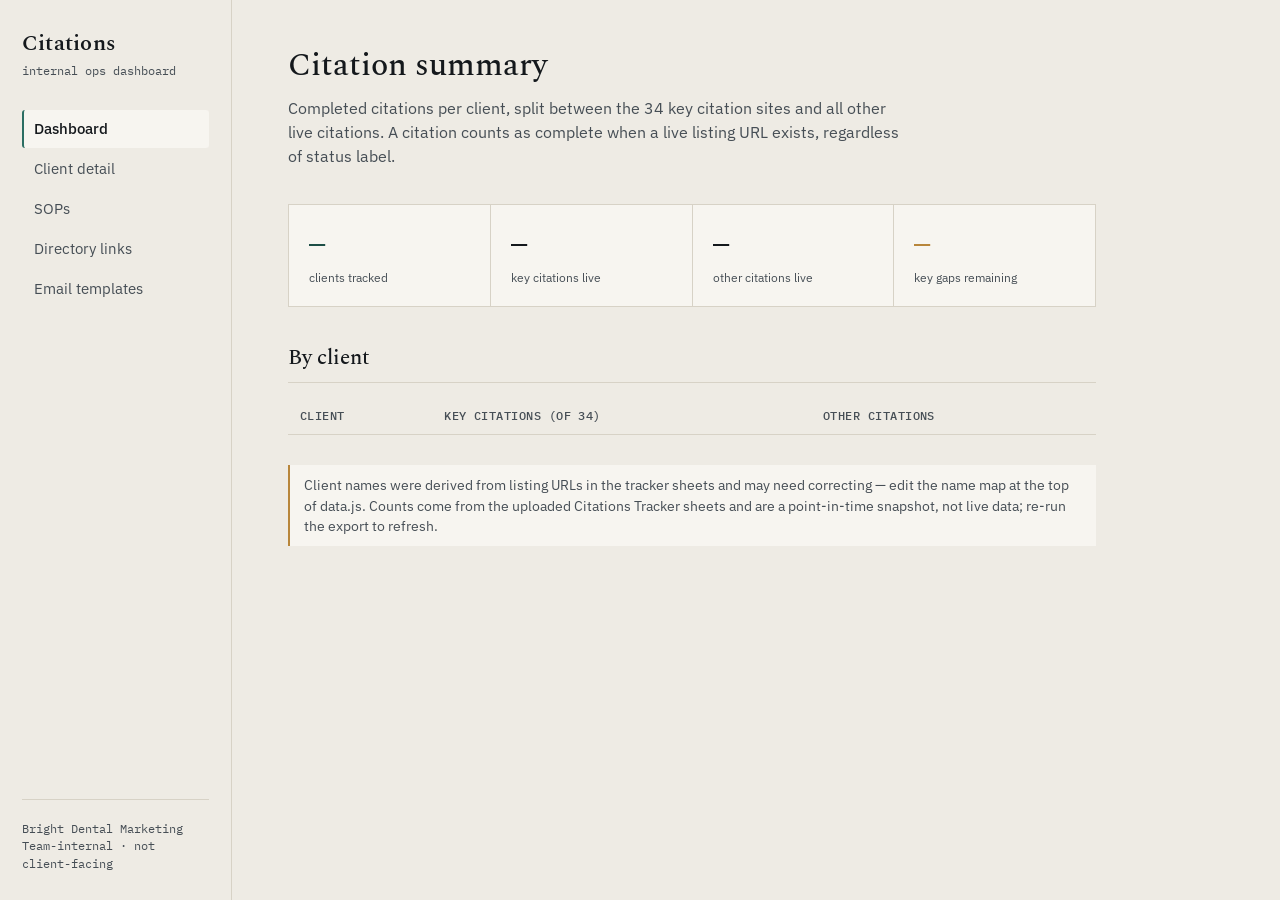
==== index.html @ 5fc376d3 "Update index.html" ====
<!DOCTYPE html>
<html lang="en">
<head>
<meta charset="UTF-8">
<meta name="viewport" content="width=device-width, initial-scale=1.0">
<title>Citations — Team Dashboard</title>
<link rel="stylesheet" href="style.css">
</head>
<body>
<div class="layout">
  <aside class="sidebar">
    <p class="brand">Citations</p>
    <p class="brand-sub">internal ops dashboard</p>
    <nav class="primary-nav">
      <a href="index.html" class="active">Dashboard</a>
      <a href="client.html">Client detail</a>
      <a href="sops.html">SOPs</a>
      <a href="directories.html">Directory links</a>
      <a href="templates.html">Email templates</a>
    </nav>
    <div class="sidebar-foot">Bright Dental Marketing<br>Team-internal · not client-facing</div>
  </aside>
  <main>
    <h1>Citation summary</h1>
    <p class="page-lede">Completed citations per client, split between the 34 key citation sites and all other live citations. A citation counts as complete when a live listing URL exists, regardless of status label.</p>

    <div class="stat-row">
      <div class="stat good"><span class="num" id="s-clients">—</span><span class="label">clients tracked</span></div>
      <div class="stat"><span class="num" id="s-key">—</span><span class="label">key citations live</span></div>
      <div class="stat"><span class="num" id="s-other">—</span><span class="label">other citations live</span></div>
      <div class="stat flag"><span class="num" id="s-gap">—</span><span class="label">key gaps remaining</span></div>
    </div>

    <h2>By client</h2>
    <table id="summary">
      <thead>
        <tr>
          <th>Client</th>
          <th>Key citations (of 34)</th>
          <th>Other citations</th>
        </tr>
      </thead>
      <tbody id="summary-body"></tbody>
      <tfoot id="summary-foot"></tfoot>
    </table>

    <div class="placeholder-note">
      Client names were derived from listing URLs in the tracker sheets and may need correcting — edit the name map at the top of <span class="mono">data.js</span>. Counts come from the uploaded Citations Tracker sheets and are a point-in-time snapshot, not live data; re-run the export to refresh.
    </div>
  </main>
</div>
<script src="data.js"></script>
<script>
(function(){
  var cs = Object.values(CITATIONS_DATA.clients).sort(function(a,b){
    return (b.key_count + b.other_count) - (a.key_count + a.other_count);
  });
  var tb = document.getElementById('summary-body');
  var tk = 0, to = 0;
  cs.forEach(function(c){
    tk += c.key_count; to += c.other_count;
    var tr = document.createElement('tr');
    tr.innerHTML =
      '<td><a href="client.html?c=' + c.code + '">' + c.name + '</a></td>' +
      '<td class="mono">' + c.key_count + ' / 34</td>' +
      '<td class="mono">' + c.other_count + '</td>';
    tb.appendChild(tr);
  });
  document.getElementById('summary-foot').innerHTML =
    '<tr><th>Total</th><th class="mono">' + tk + ' / ' + (cs.length * 34) +
    '</th><th class="mono">' + to + '</th></tr>';
  document.getElementById('s-clients').textContent = cs.length;
  document.getElementById('s-key').textContent = tk;
  document.getElementById('s-other').textContent = to;
  document.getElementById('s-gap').textContent = (cs.length * 34) - tk;
})();
</script>
</body>
</html>
---- style.css ----
@import url('https://fonts.googleapis.com/css2?family=Spectral:ital,wght@0,400;0,500;0,600;1,400&family=IBM+Plex+Sans:wght@400;500;600&family=IBM+Plex+Mono:wght@400;500&display=swap');

:root {
  --ink: #14181c;
  --ink-soft: #464e55;
  --paper: #eeebe4;
  --panel: #f7f5f0;
  --line: #d7d2c6;
  --teal: #2b6e63;
  --teal-deep: #1d4e46;
  --amber: #b8863b;
  --red: #a7402f;
  --radius: 3px;
}

* { box-sizing: border-box; }

html, body {
  margin: 0;
  padding: 0;
  background: var(--paper);
  color: var(--ink);
  font-family: 'IBM Plex Sans', system-ui, sans-serif;
  font-size: 16px;
  line-height: 1.5;
}

a { color: var(--teal-deep); }
a:hover { color: var(--teal); }

.layout {
  display: grid;
  grid-template-columns: 232px 1fr;
  min-height: 100vh;
}

/* Sidebar */
.sidebar {
  border-right: 1px solid var(--line);
  padding: 28px 22px;
  display: flex;
  flex-direction: column;
}

.brand {
  font-family: 'Spectral', Georgia, serif;
  font-weight: 600;
  font-size: 1.35rem;
  letter-spacing: 0.01em;
  margin: 0 0 2px 0;
}

.brand-sub {
  font-family: 'IBM Plex Mono', monospace;
  font-size: 0.72rem;
  color: var(--ink-soft);
  margin: 0 0 30px 0;
}

nav.primary-nav { display: flex; flex-direction: column; gap: 2px; }

nav.primary-nav a {
  text-decoration: none;
  color: var(--ink-soft);
  font-size: 0.92rem;
  padding: 8px 10px;
  border-radius: var(--radius);
  border-left: 2px solid transparent;
}

nav.primary-nav a:hover {
  background: var(--panel);
  color: var(--ink);
}

nav.primary-nav a.active {
  color: var(--ink);
  border-left: 2px solid var(--teal);
  background: var(--panel);
  font-weight: 500;
}

.sidebar-foot {
  margin-top: auto;
  padding-top: 20px;
  font-size: 0.72rem;
  color: var(--ink-soft);
  font-family: 'IBM Plex Mono', monospace;
  border-top: 1px solid var(--line);
}

/* Main */
main {
  padding: 42px 56px 64px;
  max-width: 920px;
}

h1 {
  font-family: 'Spectral', Georgia, serif;
  font-weight: 500;
  font-size: 2rem;
  margin: 0 0 6px 0;
}

.page-lede {
  color: var(--ink-soft);
  margin: 0 0 36px 0;
  max-width: 62ch;
}

h2 {
  font-family: 'Spectral', Georgia, serif;
  font-weight: 500;
  font-size: 1.3rem;
  margin: 40px 0 14px 0;
  padding-bottom: 8px;
  border-bottom: 1px solid var(--line);
}

h2:first-of-type { margin-top: 0; }

p { max-width: 68ch; }

/* Status grid on dashboard */
.stat-row {
  display: grid;
  grid-template-columns: repeat(4, 1fr);
  gap: 1px;
  background: var(--line);
  border: 1px solid var(--line);
  margin-bottom: 36px;
}

.stat {
  background: var(--panel);
  padding: 18px 20px;
}

.stat .num {
  font-family: 'IBM Plex Mono', monospace;
  font-size: 1.7rem;
  display: block;
}

.stat .label {
  font-size: 0.78rem;
  color: var(--ink-soft);
}

.stat.flag .num { color: var(--amber); }
.stat.risk .num { color: var(--red); }
.stat.good .num { color: var(--teal-deep); }

/* Cards / list items */
.card-list { display: flex; flex-direction: column; gap: 10px; }

.card {
  background: var(--panel);
  border: 1px solid var(--line);
  border-radius: var(--radius);
  padding: 16px 18px;
}

.card summary {
  cursor: pointer;
  font-weight: 500;
  list-style: none;
  display: flex;
  justify-content: space-between;
  align-items: center;
}

.card summary::-webkit-details-marker { display: none; }

.card summary::after {
  content: "+";
  font-family: 'IBM Plex Mono', monospace;
  color: var(--ink-soft);
  font-size: 1.1rem;
}

.card[open] summary::after { content: "–"; }

.card .body {
  margin-top: 12px;
  padding-top: 12px;
  border-top: 1px solid var(--line);
  color: var(--ink-soft);
  font-size: 0.94rem;
}

.card .body ol, .card .body ul { padding-left: 1.2em; }
.card .body li { margin-bottom: 6px; }

/* Table */
table {
  width: 100%;
  border-collapse: collapse;
  font-size: 0.9rem;
  margin-bottom: 30px;
}

th, td {
  text-align: left;
  padding: 10px 12px;
  border-bottom: 1px solid var(--line);
}

th {
  font-family: 'IBM Plex Mono', monospace;
  font-weight: 500;
  font-size: 0.72rem;
  text-transform: uppercase;
  letter-spacing: 0.04em;
  color: var(--ink-soft);
}

td.mono, td .mono { font-family: 'IBM Plex Mono', monospace; font-size: 0.85rem; }

.tag {
  display: inline-block;
  font-family: 'IBM Plex Mono', monospace;
  font-size: 0.68rem;
  padding: 2px 7px;
  border-radius: 2px;
  border: 1px solid var(--line);
}

.tag.live { border-color: var(--teal); color: var(--teal-deep); }
.tag.pending { border-color: var(--amber); color: var(--amber); }
.tag.mismatch { border-color: var(--red); color: var(--red); }

.placeholder-note {
  font-size: 0.85rem;
  color: var(--ink-soft);
  background: var(--panel);
  border-left: 2px solid var(--amber);
  padding: 10px 14px;
  margin-bottom: 30px;
}

@media (max-width: 720px) {
  .layout { grid-template-columns: 1fr; }
  .sidebar { border-right: none; border-bottom: 1px solid var(--line); flex-direction: row; align-items: center; flex-wrap: wrap; padding: 16px 20px; }
  .brand-sub { display: none; }
  nav.primary-nav { flex-direction: row; flex-wrap: wrap; }
  .sidebar-foot { display: none; }
  main { padding: 28px 24px 48px; }
  .stat-row { grid-template-columns: repeat(2, 1fr); }
}
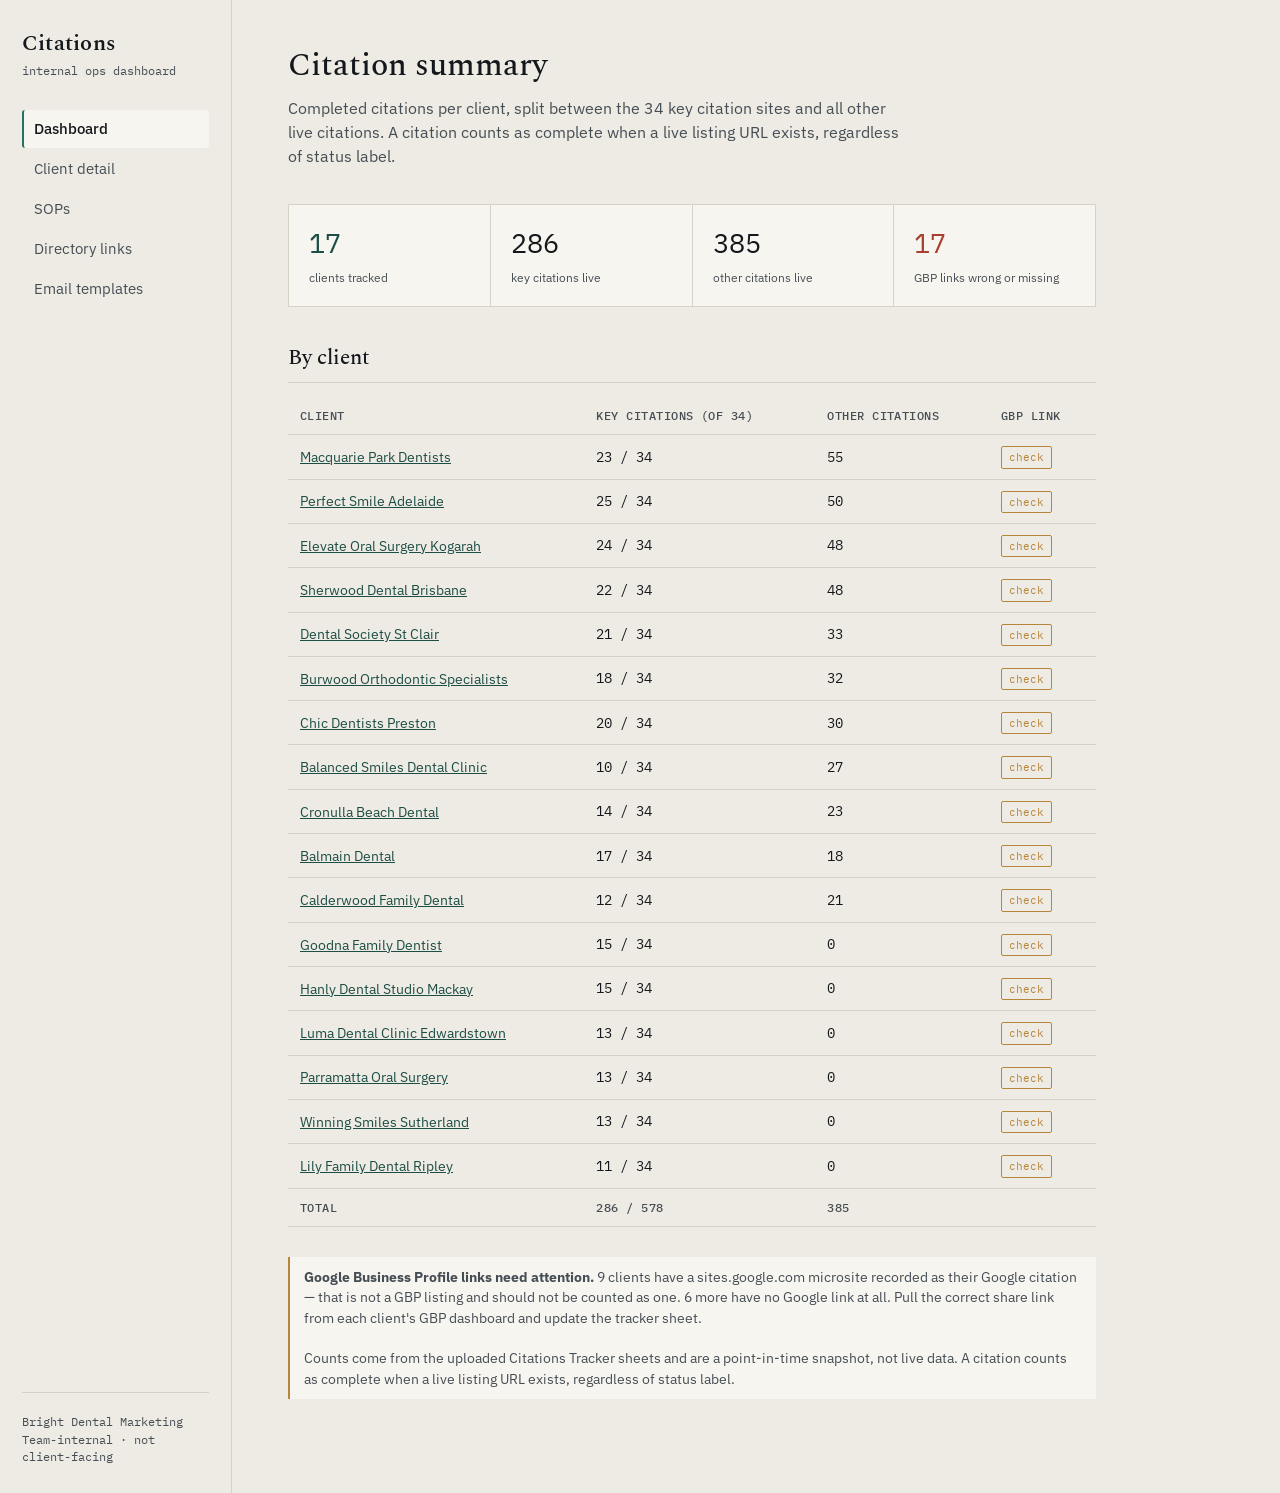
==== commit 926dcdb2: "Update index.html" ====
--- a/index.html
+++ b/index.html
@@ -28,7 +28,7 @@
       <div class="stat good"><span class="num" id="s-clients">—</span><span class="label">clients tracked</span></div>
       <div class="stat"><span class="num" id="s-key">—</span><span class="label">key citations live</span></div>
       <div class="stat"><span class="num" id="s-other">—</span><span class="label">other citations live</span></div>
-      <div class="stat flag"><span class="num" id="s-gap">—</span><span class="label">key gaps remaining</span></div>
+      <div class="stat risk"><span class="num" id="s-gbp">—</span><span class="label">GBP links wrong or missing</span></div>
     </div>
 
     <h2>By client</h2>
@@ -38,6 +38,7 @@
           <th>Client</th>
           <th>Key citations (of 34)</th>
           <th>Other citations</th>
+          <th>GBP link</th>
         </tr>
       </thead>
       <tbody id="summary-body"></tbody>
@@ -45,7 +46,9 @@
     </table>
 
     <div class="placeholder-note">
-      Client names were derived from listing URLs in the tracker sheets and may need correcting — edit the name map at the top of <span class="mono">data.js</span>. Counts come from the uploaded Citations Tracker sheets and are a point-in-time snapshot, not live data; re-run the export to refresh.
+      <strong>Google Business Profile links need attention.</strong> 9 clients have a <span class="mono">sites.google.com</span> microsite recorded as their Google citation — that is not a GBP listing and should not be counted as one. 6 more have no Google link at all. Pull the correct share link from each client's GBP dashboard and update the tracker sheet.
+      <br><br>
+      Counts come from the uploaded Citations Tracker sheets and are a point-in-time snapshot, not live data. A citation counts as complete when a live listing URL exists, regardless of status label.
     </div>
   </main>
 </div>
@@ -55,6 +58,12 @@
   var cs = Object.values(CITATIONS_DATA.clients).sort(function(a,b){
     return (b.key_count + b.other_count) - (a.key_count + a.other_count);
   });
+  function gbpTag(c){
+    if (c.gbp_status === 'ok') return '<span class="tag live">ok</span>';
+    if (c.gbp_status === 'not_gbp') return '<span class="tag mismatch">not a GBP</span>';
+    if (c.gbp_status === 'missing') return '<span class="tag pending">missing</span>';
+    return '<span class="tag pending">check</span>';
+  }
   var tb = document.getElementById('summary-body');
   var tk = 0, to = 0;
   cs.forEach(function(c){
@@ -63,16 +72,18 @@
     tr.innerHTML =
       '<td><a href="client.html?c=' + c.code + '">' + c.name + '</a></td>' +
       '<td class="mono">' + c.key_count + ' / 34</td>' +
-      '<td class="mono">' + c.other_count + '</td>';
+      '<td class="mono">' + c.other_count + '</td>' +
+      '<td>' + gbpTag(c) + '</td>';
     tb.appendChild(tr);
   });
   document.getElementById('summary-foot').innerHTML =
     '<tr><th>Total</th><th class="mono">' + tk + ' / ' + (cs.length * 34) +
-    '</th><th class="mono">' + to + '</th></tr>';
+    '</th><th class="mono">' + to + '</th><th></th></tr>';
   document.getElementById('s-clients').textContent = cs.length;
   document.getElementById('s-key').textContent = tk;
   document.getElementById('s-other').textContent = to;
-  document.getElementById('s-gap').textContent = (cs.length * 34) - tk;
+  document.getElementById('s-gbp').textContent =
+    cs.filter(function(c){ return c.gbp_status !== 'ok'; }).length;
 })();
 </script>
 </body>
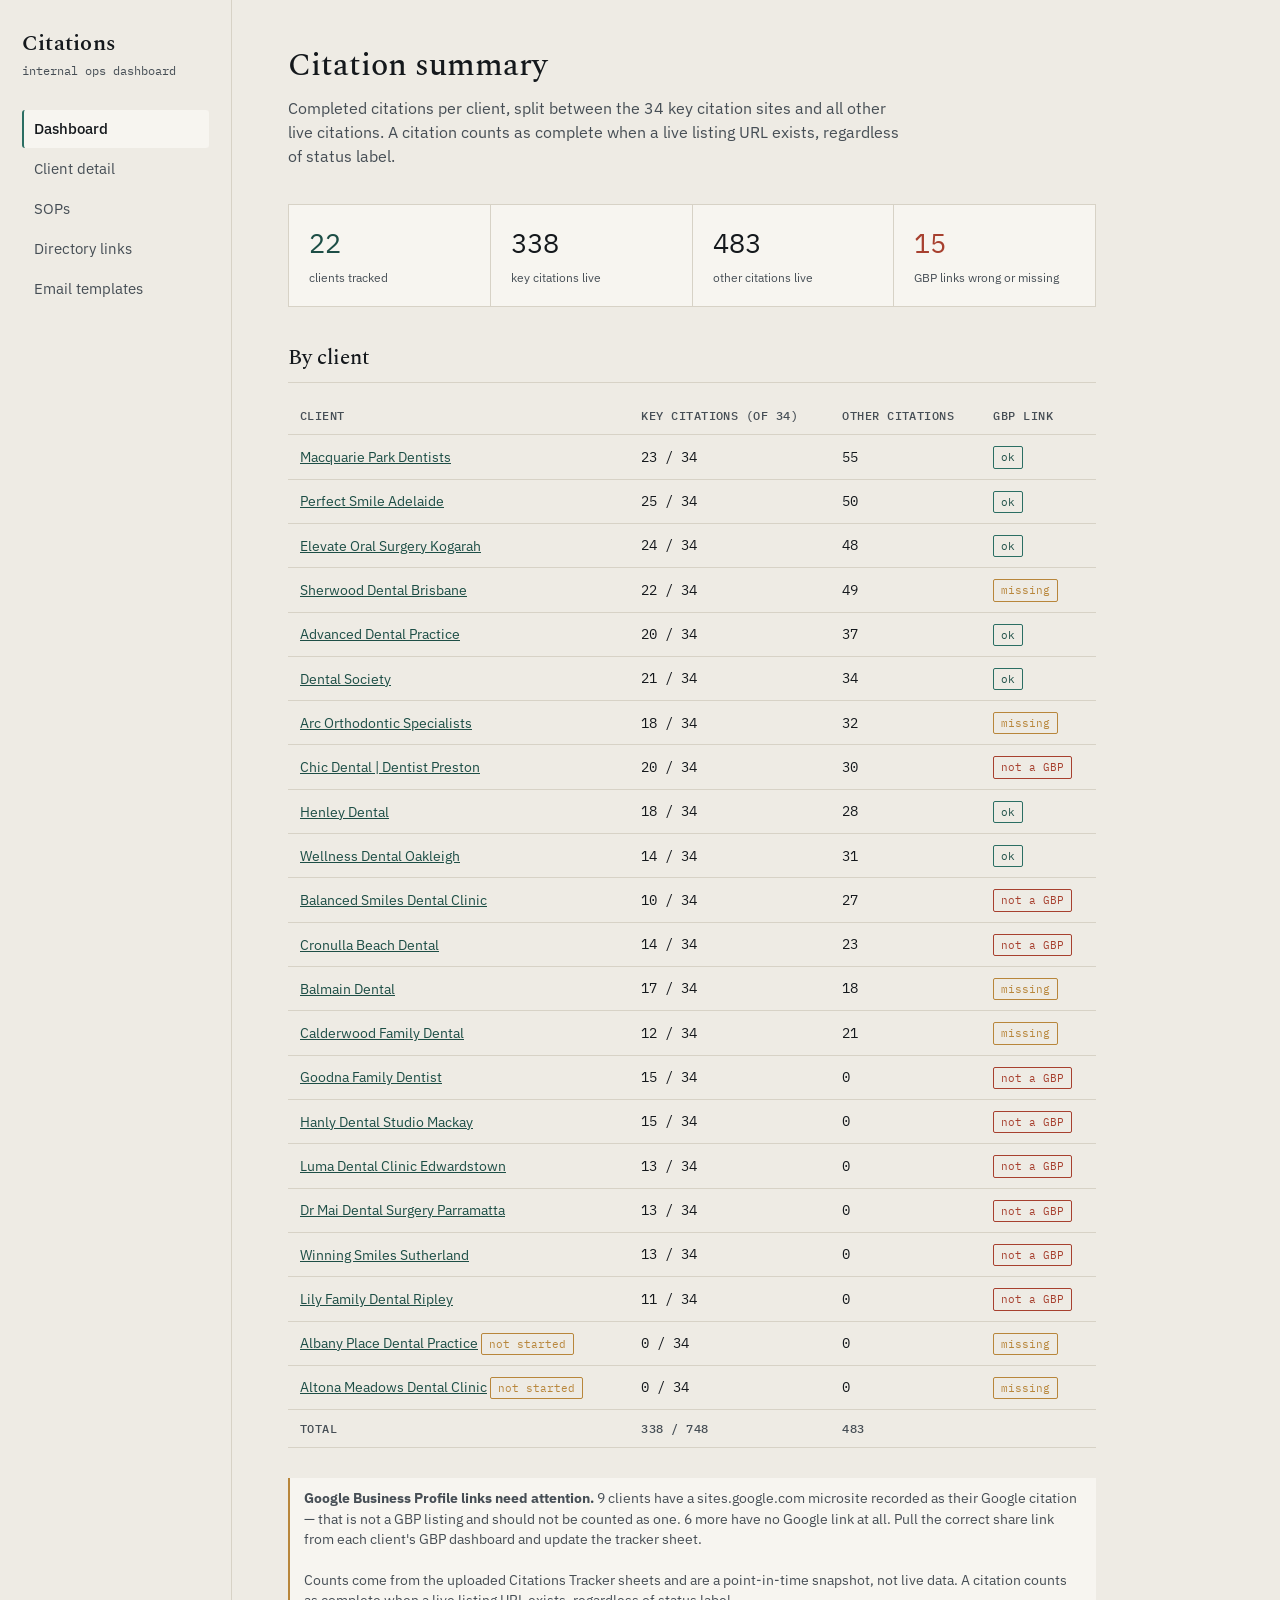
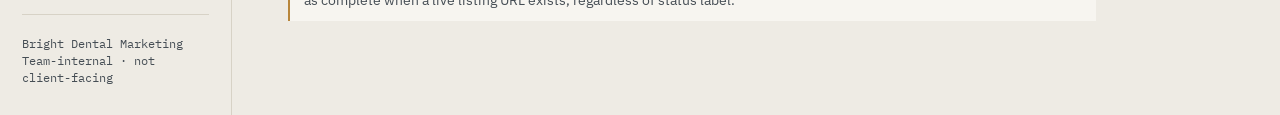
==== commit dceb81e0: "Update index.html" ====
--- a/index.html
+++ b/index.html
@@ -70,7 +70,8 @@
     tk += c.key_count; to += c.other_count;
     var tr = document.createElement('tr');
     tr.innerHTML =
-      '<td><a href="client.html?c=' + c.code + '">' + c.name + '</a></td>' +
+      '<td><a href="client.html?c=' + c.code + '">' + c.name + '</a>' +
+        (c.pending ? ' <span class="tag pending">not started</span>' : '') + '</td>' +
       '<td class="mono">' + c.key_count + ' / 34</td>' +
       '<td class="mono">' + c.other_count + '</td>' +
       '<td>' + gbpTag(c) + '</td>';
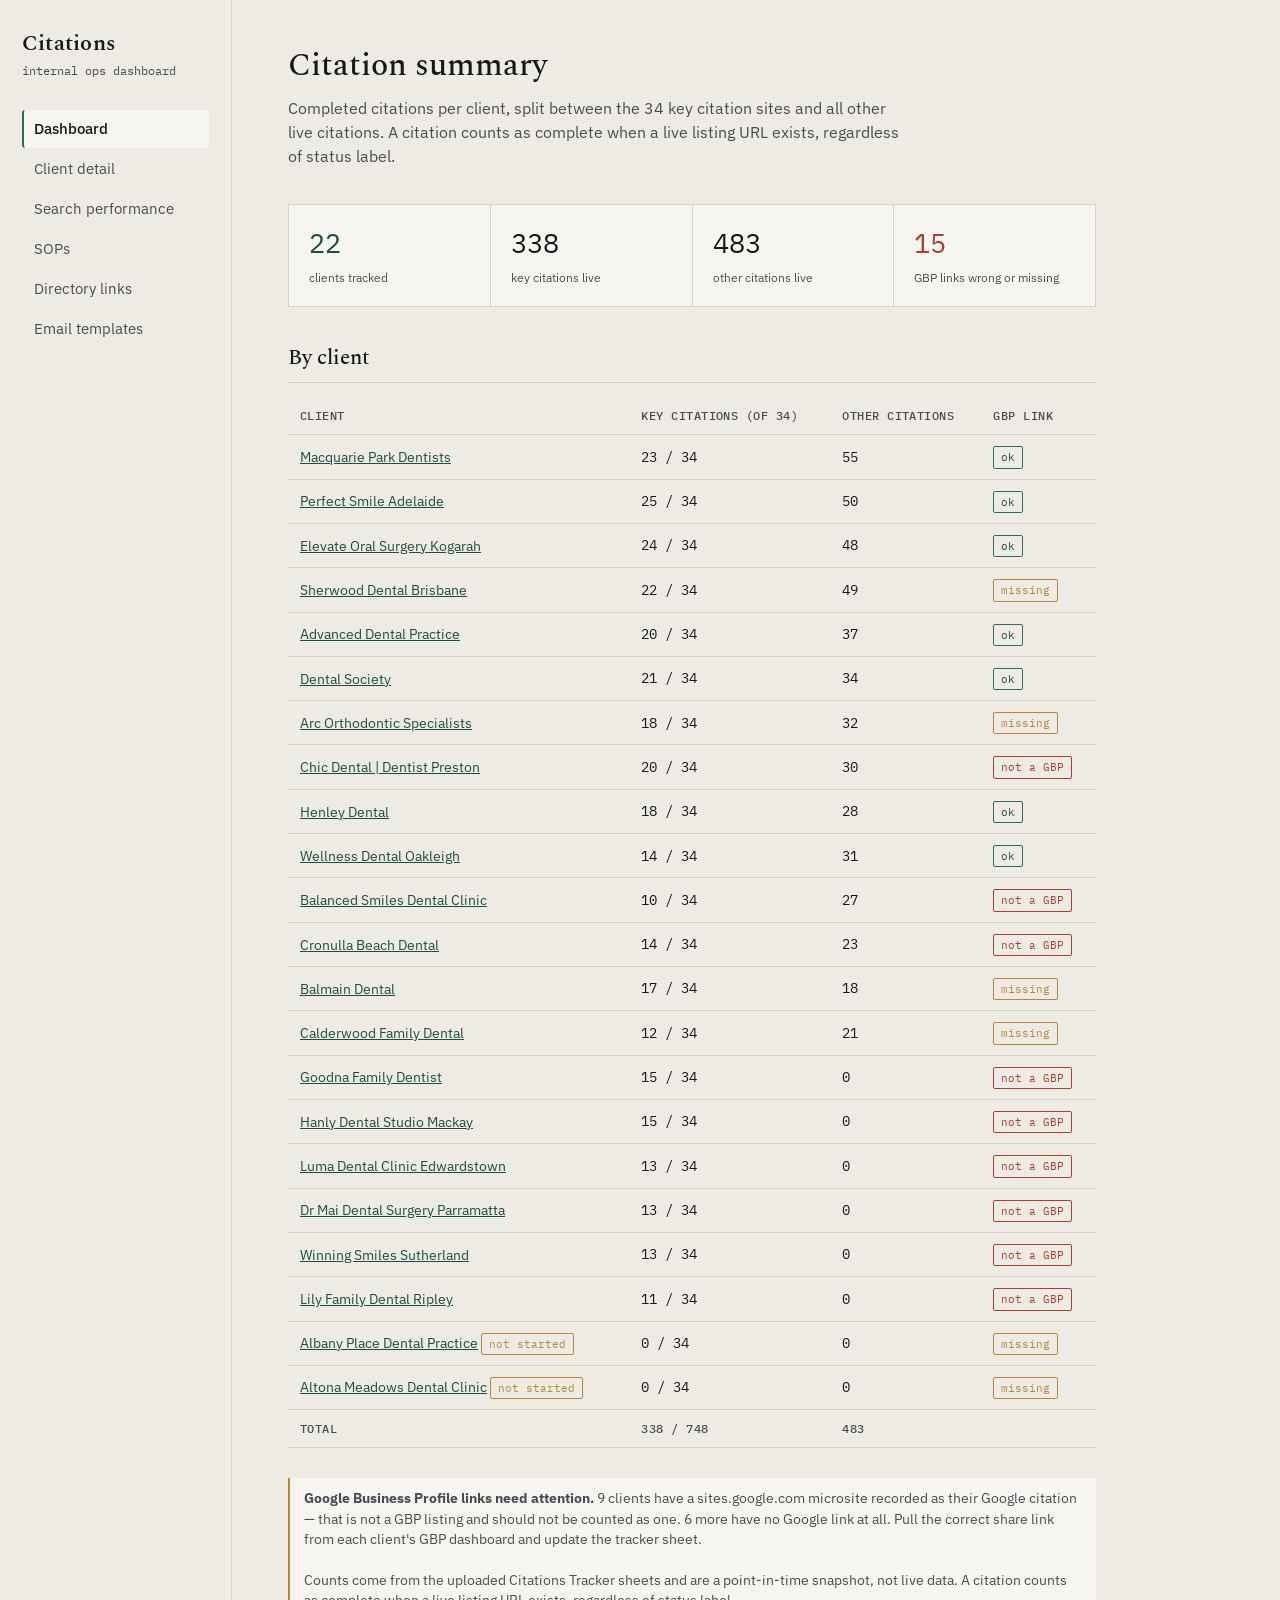
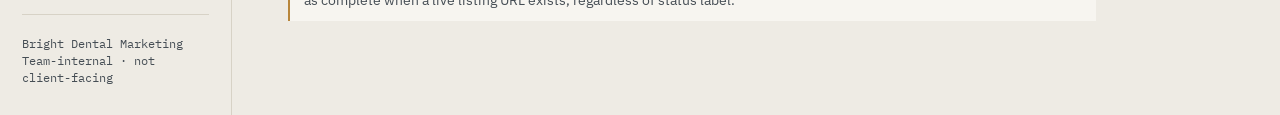
==== commit c4cb3845: "Update index.html" ====
--- a/index.html
+++ b/index.html
@@ -14,6 +14,7 @@
     <nav class="primary-nav">
       <a href="index.html" class="active">Dashboard</a>
       <a href="client.html">Client detail</a>
+      <a href="search.html">Search performance</a>
       <a href="sops.html">SOPs</a>
       <a href="directories.html">Directory links</a>
       <a href="templates.html">Email templates</a>
@@ -52,28 +53,122 @@
     </div>
   </main>
 </div>
+<script src="config.js"></script>
 <script src="data.js"></script>
 <script>
 (function(){
+  var BASE = CITATIONS_DATA.clients;
+  var names = {};
+
+  var hasBackend = (typeof SUPABASE_URL==='string' && SUPABASE_URL) &&
+                   (typeof SUPABASE_ANON_KEY==='string' && SUPABASE_ANON_KEY);
+  var isLegacyKey = /^eyJ/.test(SUPABASE_ANON_KEY || '');
+
+  var overrides = {};   // "CODE||Site" -> {listing_url,status}
+  function ovKey(c,s){ return c+'||'+s; }
+
+  function hdrs(){
+    var h = { 'apikey': SUPABASE_ANON_KEY };
+    if (isLegacyKey) h['Authorization'] = 'Bearer ' + SUPABASE_ANON_KEY;
+    return h;
+  }
+
+  // Pull EVERY override, not just names — the GBP column and the
+  // live/other counts all depend on edits made in the client page.
+  function loadNames(){
+    if (!hasBackend) return Promise.resolve();
+    return fetch(SUPABASE_URL + '/rest/v1/citation_overrides?select=*', { headers: hdrs() })
+      .then(function(r){ return r.ok ? r.json() : []; })
+      .then(function(rows){
+        names = {}; overrides = {};
+        rows.forEach(function(r){
+          if (r.site_name === '__client_name__'){
+            if (r.listing_url) names[r.client_code] = r.listing_url;
+          } else {
+            overrides[ovKey(r.client_code, r.site_name)] =
+              { listing_url: r.listing_url, status: r.status };
+          }
+        });
+      })
+      .catch(function(){});
+  }
+
+  function gbpUrlFor(c){
+    var o = overrides[ovKey(c.code, 'Google')];
+    if (o && o.listing_url) return o.listing_url;
+    var g = c.key_live.filter(function(x){ return x.name === 'Google'; });
+    return g.length ? g[0].url : '';
+  }
+
+  function gbpStateFor(c){
+    var u = gbpUrlFor(c);
+    if (!u) return 'missing';
+    if (u.indexOf('sites.google.com') > -1) return 'not_gbp';
+    if (/maps\.app\.goo\.gl|google\.[a-z.]+\/maps|g\.co\/kgs/.test(u)) return 'ok';
+    return 'unclear';
+  }
+
+  function subscribe(){
+    if (!hasBackend || !window.WebSocket) return;
+    var ws;
+    try {
+      ws = new WebSocket(SUPABASE_URL.replace(/^http/,'ws') +
+        '/realtime/v1/websocket?apikey=' + SUPABASE_ANON_KEY + '&vsn=1.0.0');
+    } catch(e){ return; }
+    ws.onopen = function(){
+      ws.send(JSON.stringify({ topic:'realtime:public:citation_overrides', event:'phx_join',
+        payload:{ config:{ postgres_changes:[{event:'*',schema:'public',table:'citation_overrides'}] } }, ref:'1' }));
+      setInterval(function(){
+        if (ws.readyState===1) ws.send(JSON.stringify({topic:'phoenix',event:'heartbeat',payload:{},ref:'hb'}));
+      }, 25000);
+    };
+    ws.onmessage = function(m){
+      try {
+        var d = JSON.parse(m.data);
+        if (d.event === 'postgres_changes' && d.payload && d.payload.data){
+          var r = d.payload.data.record;
+          if (!r) return;
+          if (r.site_name === '__client_name__'){ names[r.client_code] = r.listing_url; }
+          else { overrides[ovKey(r.client_code, r.site_name)] =
+                   { listing_url:r.listing_url, status:r.status }; }
+          draw();
+        }
+      } catch(e){}
+    };
+  }
+
+  function draw(){
   var cs = Object.values(CITATIONS_DATA.clients).sort(function(a,b){
     return (b.key_count + b.other_count) - (a.key_count + a.other_count);
   });
   function gbpTag(c){
-    if (c.gbp_status === 'ok') return '<span class="tag live">ok</span>';
-    if (c.gbp_status === 'not_gbp') return '<span class="tag mismatch">not a GBP</span>';
-    if (c.gbp_status === 'missing') return '<span class="tag pending">missing</span>';
+    var st = gbpStateFor(c);
+    if (st === 'ok') return '<span class="tag live">ok</span>';
+    if (st === 'not_gbp') return '<span class="tag mismatch">not a GBP</span>';
+    if (st === 'missing') return '<span class="tag pending">missing</span>';
     return '<span class="tag pending">check</span>';
   }
   var tb = document.getElementById('summary-body');
+  tb.innerHTML = '';
   var tk = 0, to = 0;
+  function liveCount(c, list){
+    return list.filter(function(x){
+      var o = overrides[ovKey(c.code, x.name)];
+      var u = (o && o.listing_url != null) ? o.listing_url : x.url;
+      return !!(u && String(u).trim());
+    }).length;
+  }
+
   cs.forEach(function(c){
-    tk += c.key_count; to += c.other_count;
+    c._k = liveCount(c, c.key_live);
+    c._o = liveCount(c, c.other_live);
+    tk += c._k; to += c._o;
     var tr = document.createElement('tr');
     tr.innerHTML =
-      '<td><a href="client.html?c=' + c.code + '">' + c.name + '</a>' +
+      '<td><a href="client.html?c=' + c.code + '">' + (names[c.code] || c.name) + '</a>' +
         (c.pending ? ' <span class="tag pending">not started</span>' : '') + '</td>' +
-      '<td class="mono">' + c.key_count + ' / 34</td>' +
-      '<td class="mono">' + c.other_count + '</td>' +
+      '<td class="mono">' + c._k + ' / 34</td>' +
+      '<td class="mono">' + c._o + '</td>' +
       '<td>' + gbpTag(c) + '</td>';
     tb.appendChild(tr);
   });
@@ -84,7 +179,10 @@
   document.getElementById('s-key').textContent = tk;
   document.getElementById('s-other').textContent = to;
   document.getElementById('s-gbp').textContent =
-    cs.filter(function(c){ return c.gbp_status !== 'ok'; }).length;
+    cs.filter(function(c){ return gbpStateFor(c) !== 'ok'; }).length;
+  }
+
+  loadNames().then(function(){ draw(); subscribe(); });
 })();
 </script>
 </body>
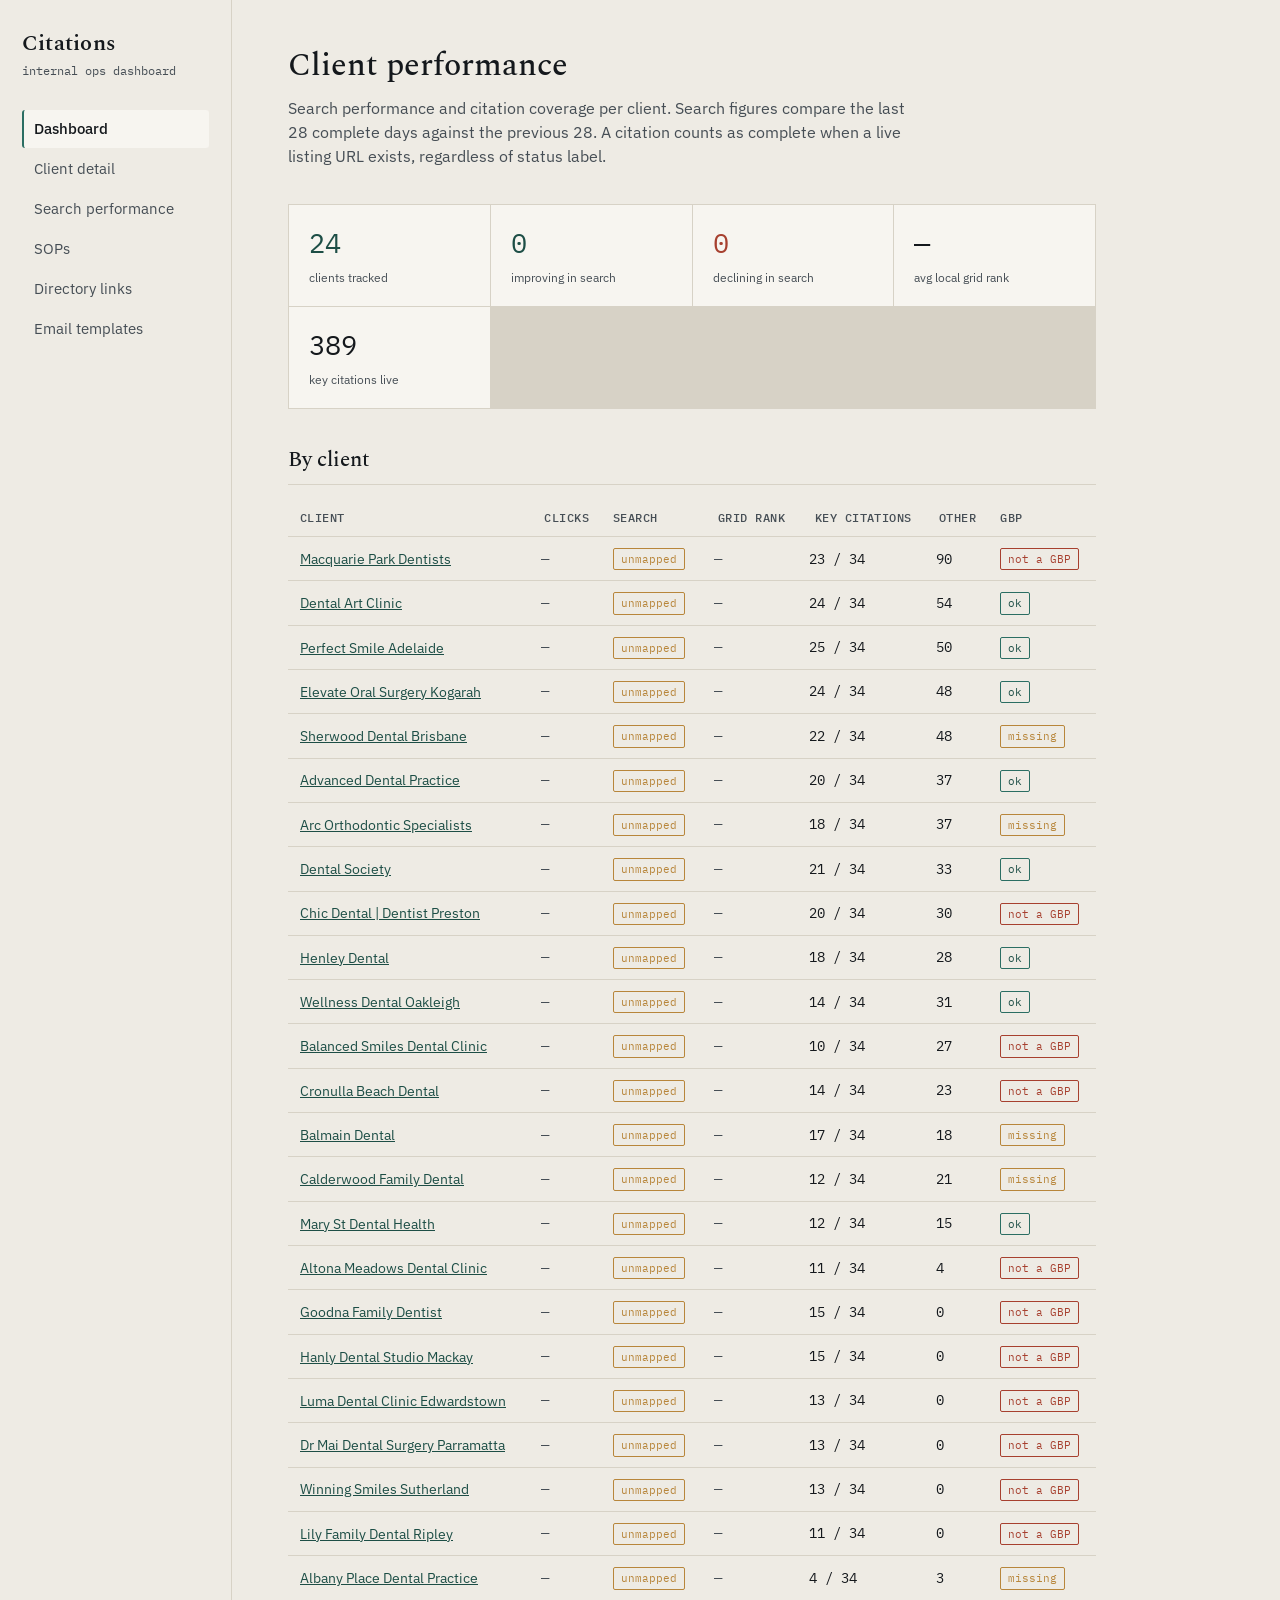
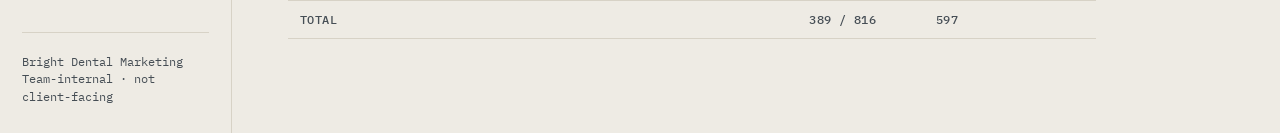
==== commit f7e7beb5: "Update index.html" ====
--- a/index.html
+++ b/index.html
@@ -3,8 +3,13 @@
 <head>
 <meta charset="UTF-8">
 <meta name="viewport" content="width=device-width, initial-scale=1.0">
-<title>Citations — Team Dashboard</title>
+<title>Performance — Team Dashboard</title>
 <link rel="stylesheet" href="style.css">
+<style>
+  .delta { font-family:'IBM Plex Mono',monospace; font-size:0.74rem; display:block; margin-top:2px; }
+  .up { color:var(--teal-deep); } .down { color:var(--red); } .flat { color:var(--ink-soft); }
+  td.num, th.num { text-align:right; }
+</style>
 </head>
 <body>
 <div class="layout">
@@ -22,14 +27,15 @@
     <div class="sidebar-foot">Bright Dental Marketing<br>Team-internal · not client-facing</div>
   </aside>
   <main>
-    <h1>Citation summary</h1>
-    <p class="page-lede">Completed citations per client, split between the 34 key citation sites and all other live citations. A citation counts as complete when a live listing URL exists, regardless of status label.</p>
+    <h1>Client performance</h1>
+    <p class="page-lede">Search performance and citation coverage per client. Search figures compare the last 28 complete days against the previous 28. A citation counts as complete when a live listing URL exists, regardless of status label.</p>
 
     <div class="stat-row">
       <div class="stat good"><span class="num" id="s-clients">—</span><span class="label">clients tracked</span></div>
+      <div class="stat good"><span class="num" id="s-up">—</span><span class="label">improving in search</span></div>
+      <div class="stat risk"><span class="num" id="s-down">—</span><span class="label">declining in search</span></div>
+      <div class="stat"><span class="num" id="s-grid">—</span><span class="label">avg local grid rank</span></div>
       <div class="stat"><span class="num" id="s-key">—</span><span class="label">key citations live</span></div>
-      <div class="stat"><span class="num" id="s-other">—</span><span class="label">other citations live</span></div>
-      <div class="stat risk"><span class="num" id="s-gbp">—</span><span class="label">GBP links wrong or missing</span></div>
     </div>
 
     <h2>By client</h2>
@@ -37,23 +43,22 @@
       <thead>
         <tr>
           <th>Client</th>
-          <th>Key citations (of 34)</th>
-          <th>Other citations</th>
-          <th>GBP link</th>
+          <th class="num">Clicks</th>
+          <th>Search</th>
+          <th class="num">Grid rank</th>
+          <th class="num">Key citations</th>
+          <th class="num">Other</th>
+          <th>GBP</th>
         </tr>
       </thead>
       <tbody id="summary-body"></tbody>
       <tfoot id="summary-foot"></tfoot>
     </table>
-
-    <div class="placeholder-note">
-      <strong>Google Business Profile links need attention.</strong> 9 clients have a <span class="mono">sites.google.com</span> microsite recorded as their Google citation — that is not a GBP listing and should not be counted as one. 6 more have no Google link at all. Pull the correct share link from each client's GBP dashboard and update the tracker sheet.
-      <br><br>
-      Counts come from the uploaded Citations Tracker sheets and are a point-in-time snapshot, not live data. A citation counts as complete when a live listing URL exists, regardless of status label.
-    </div>
   </main>
 </div>
 <script src="config.js"></script>
+<script src="trend.js"></script>
+<script src="grid.js"></script>
 <script src="data.js"></script>
 <script>
 (function(){
@@ -91,6 +96,65 @@
         });
       })
       .catch(function(){});
+  }
+
+  var gsc = {};
+  function loadGsc(){
+    if (!hasBackend) return Promise.resolve();
+    return Promise.all([
+      fetch(SUPABASE_URL+'/rest/v1/gsc_properties?select=property_url,client_code',{headers:hdrs()})
+        .then(function(r){ return r.ok?r.json():[]; }),
+      fetch(SUPABASE_URL+'/rest/v1/gsc_metrics?select=*',{headers:hdrs()})
+        .then(function(r){ return r.ok?r.json():[]; })
+    ]).then(function(res){
+      var byProp={};
+      res[0].forEach(function(p){ if(p.client_code) byProp[p.property_url]=p.client_code; });
+      gsc={};
+      res[1].forEach(function(m){
+        var code=byProp[m.property_url]; if(!code) return;
+        (gsc[code]||(gsc[code]={}))[m.period]=m;
+      });
+    }).catch(function(){});
+  }
+
+  function esc(x){
+    return String(x == null ? '' : x).replace(/[&<>"]/g, function(m){
+      return {'&':'&amp;','<':'&lt;','>':'&gt;','"':'&quot;'}[m];
+    });
+  }
+
+  function gridCell(c){
+    var g = (typeof GRID_DATA !== 'undefined') ? GRID_DATA.clients[c.code] : null;
+    if (!g) return '<span style="color:var(--ink-soft)" title="No BrightLocal grid report located for this client yet.">—</span>';
+    if (g.avg_rank === null){
+      return g.keyword
+        ? '<span style="color:var(--ink-soft)" title="Tracking &quot;' + esc(g.keyword) + '&quot; — average not pulled yet.">pending</span>'
+        : '<span class="tag mismatch" title="Grid report exists but tracks no service-plus-suburb keyword.">no kw</span>';
+    }
+    // Lower is better; the top 3 is the local pack, which is the line
+    // that actually matters.
+    var cls = g.avg_rank <= 3 ? 'up' : (g.avg_rank <= 6 ? 'flat' : 'down');
+    return '<span title="' + esc(g.keyword) + '">' + g.avg_rank.toFixed(1) + '</span>' +
+           '<span class="delta ' + cls + '">' + esc(g.keyword) + '</span>';
+  }
+
+  function searchCell(c){
+    var g = gsc[c.code];
+    if (!g || !g.current || !g.previous)
+      return '<span class="tag pending" title="No Search Console property mapped to this client yet.">unmapped</span>';
+    return trendTagHtml(g.current, g.previous);
+  }
+
+  function clicksCell(c){
+    var g = gsc[c.code];
+    if (!g || !g.current) return '<span style="color:var(--ink-soft)">—</span>';
+    var d = g.previous ? trendPct(g.current.clicks, g.previous.clicks) : null;
+    var tag = '';
+    if (d !== null){
+      var cls = Math.abs(d) <= TREND_BAND ? 'flat' : (d > 0 ? 'up' : 'down');
+      tag = '<span class="delta '+cls+'">'+(d>0?'+':'')+d.toFixed(1)+'%</span>';
+    }
+    return g.current.clicks.toLocaleString() + tag;
   }
 
   function gbpUrlFor(c){
@@ -139,6 +203,9 @@
 
   function draw(){
   var cs = Object.values(CITATIONS_DATA.clients).sort(function(a,b){
+    var ca = gsc[a.code] && gsc[a.code].current ? gsc[a.code].current.clicks : -1;
+    var cb = gsc[b.code] && gsc[b.code].current ? gsc[b.code].current.clicks : -1;
+    if (ca !== cb) return cb - ca;
     return (b.key_count + b.other_count) - (a.key_count + a.other_count);
   });
   function gbpTag(c){
@@ -167,22 +234,38 @@
     tr.innerHTML =
       '<td><a href="client.html?c=' + c.code + '">' + (names[c.code] || c.name) + '</a>' +
         (c.pending ? ' <span class="tag pending">not started</span>' : '') + '</td>' +
+      '<td class="mono">' + clicksCell(c) + '</td>' +
+      '<td>' + searchCell(c) + '</td>' +
+      '<td class="mono">' + gridCell(c) + '</td>' +
       '<td class="mono">' + c._k + ' / 34</td>' +
       '<td class="mono">' + c._o + '</td>' +
       '<td>' + gbpTag(c) + '</td>';
     tb.appendChild(tr);
   });
   document.getElementById('summary-foot').innerHTML =
-    '<tr><th>Total</th><th class="mono">' + tk + ' / ' + (cs.length * 34) +
+    '<tr><th>Total</th><th></th><th></th><th></th><th class="mono">' + tk + ' / ' + (cs.length * 34) +
     '</th><th class="mono">' + to + '</th><th></th></tr>';
   document.getElementById('s-clients').textContent = cs.length;
   document.getElementById('s-key').textContent = tk;
-  document.getElementById('s-other').textContent = to;
-  document.getElementById('s-gbp').textContent =
-    cs.filter(function(c){ return gbpStateFor(c) !== 'ok'; }).length;
-  }
-
-  loadNames().then(function(){ draw(); subscribe(); });
+  var up=0, down=0;
+  cs.forEach(function(c){
+    var g = gsc[c.code];
+    if (!g || !g.current || !g.previous) return;
+    var v = scoreTrend(g.current, g.previous).verdict;
+    if (v === 'good') up++; else if (v === 'bad') down++;
+  });
+  var ranks = cs.map(function(c){
+    var g = (typeof GRID_DATA !== 'undefined') ? GRID_DATA.clients[c.code] : null;
+    return (g && g.avg_rank !== null) ? g.avg_rank : null;
+  }).filter(function(x){ return x !== null; });
+  document.getElementById('s-grid').textContent = ranks.length
+    ? (ranks.reduce(function(a,b){ return a+b; }, 0) / ranks.length).toFixed(1)
+    : '—';
+  document.getElementById('s-up').textContent = up;
+  document.getElementById('s-down').textContent = down;
+  }
+
+  Promise.all([loadNames(), loadGsc()]).then(function(){ draw(); subscribe(); });
 })();
 </script>
 </body>
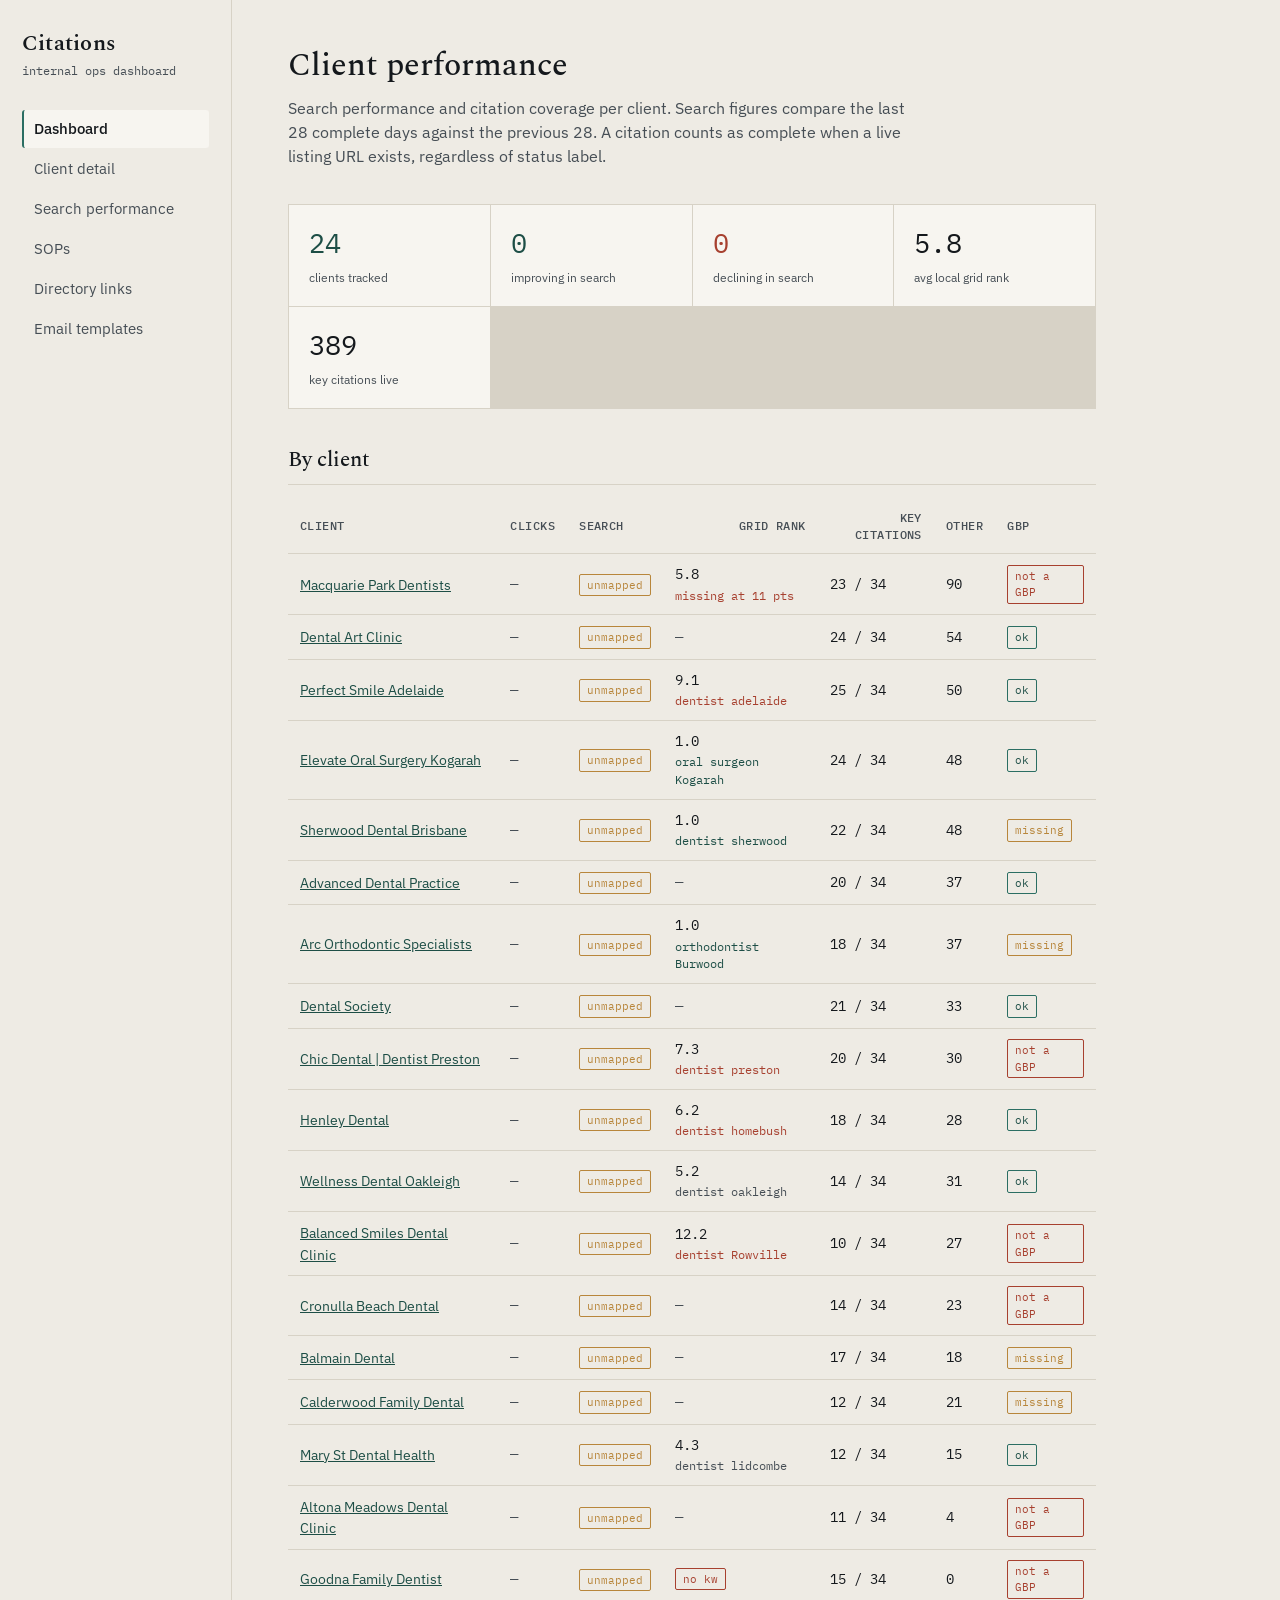
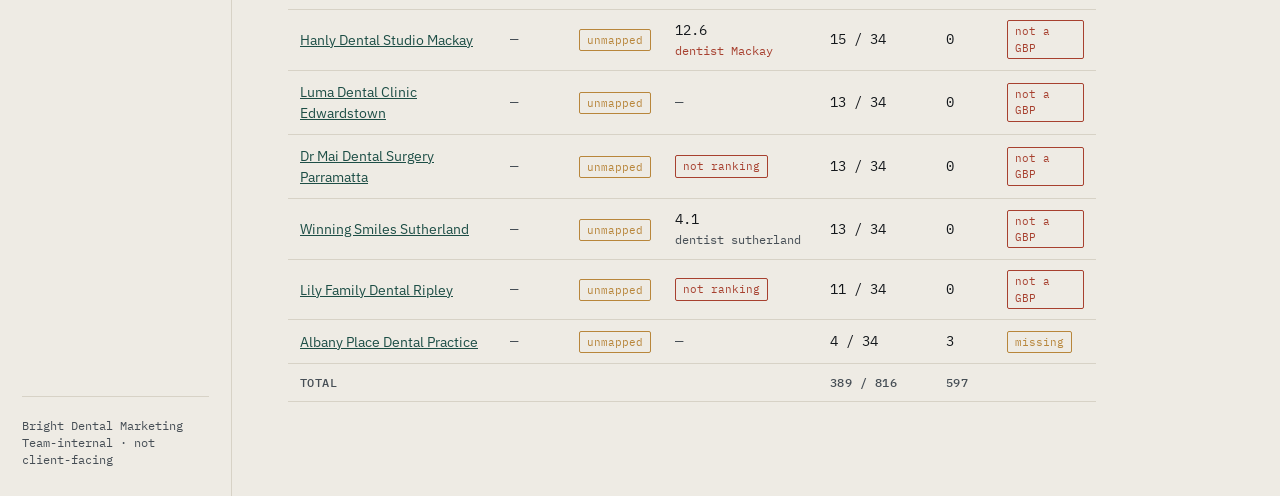
==== commit 7e88c6a6: "Update index.html" ====
--- a/index.html
+++ b/index.html
@@ -127,15 +127,30 @@
     var g = (typeof GRID_DATA !== 'undefined') ? GRID_DATA.clients[c.code] : null;
     if (!g) return '<span style="color:var(--ink-soft)" title="No BrightLocal grid report located for this client yet.">—</span>';
     if (g.avg_rank === null){
+      // No number yet. Show a dash like any other client without
+      // data rather than "pending", which reads as in-progress.
       return g.keyword
-        ? '<span style="color:var(--ink-soft)" title="Tracking &quot;' + esc(g.keyword) + '&quot; — average not pulled yet.">pending</span>'
+        ? '<span style="color:var(--ink-soft)" title="Tracks &quot;' + esc(g.keyword) + '&quot; in BrightLocal; no average pulled.">—</span>'
         : '<span class="tag mismatch" title="Grid report exists but tracks no service-plus-suburb keyword.">no kw</span>';
     }
     // Lower is better; the top 3 is the local pack, which is the line
     // that actually matters.
-    var cls = g.avg_rank <= 3 ? 'up' : (g.avg_rank <= 6 ? 'flat' : 'down');
+    // avg_rank 0 means absent from every point, NOT first place.
+    if (g.found_at === 0){
+      return '<span class="tag mismatch" title="Does not appear at any point on the grid for &quot;' +
+             esc(g.keyword) + '&quot;.">not ranking</span>';
+    }
+    var missing = (g.points || 0) - (g.found_at != null ? g.found_at : g.points);
+    // A coverage gap is flagged ahead of the rank: BrightLocal counts
+    // "not found" points into the average, so the number alone hides it.
+    var cls = missing > 0 ? 'down'
+            : g.avg_rank <= 3 ? 'up'
+            : g.avg_rank <= 6 ? 'flat' : 'down';
+    var sub = missing > 0
+      ? 'missing at ' + missing + ' pts'
+      : esc(g.keyword);
     return '<span title="' + esc(g.keyword) + '">' + g.avg_rank.toFixed(1) + '</span>' +
-           '<span class="delta ' + cls + '">' + esc(g.keyword) + '</span>';
+           '<span class="delta ' + cls + '">' + sub + '</span>';
   }
 
   function searchCell(c){
@@ -256,7 +271,9 @@
   });
   var ranks = cs.map(function(c){
     var g = (typeof GRID_DATA !== 'undefined') ? GRID_DATA.clients[c.code] : null;
-    return (g && g.avg_rank !== null) ? g.avg_rank : null;
+    // Exclude clients that do not rank at all: their avg_rank is 0 and
+    // would drag the mean down as if they were performing brilliantly.
+    return (g && g.avg_rank !== null && g.found_at !== 0) ? g.avg_rank : null;
   }).filter(function(x){ return x !== null; });
   document.getElementById('s-grid').textContent = ranks.length
     ? (ranks.reduce(function(a,b){ return a+b; }, 0) / ranks.length).toFixed(1)
